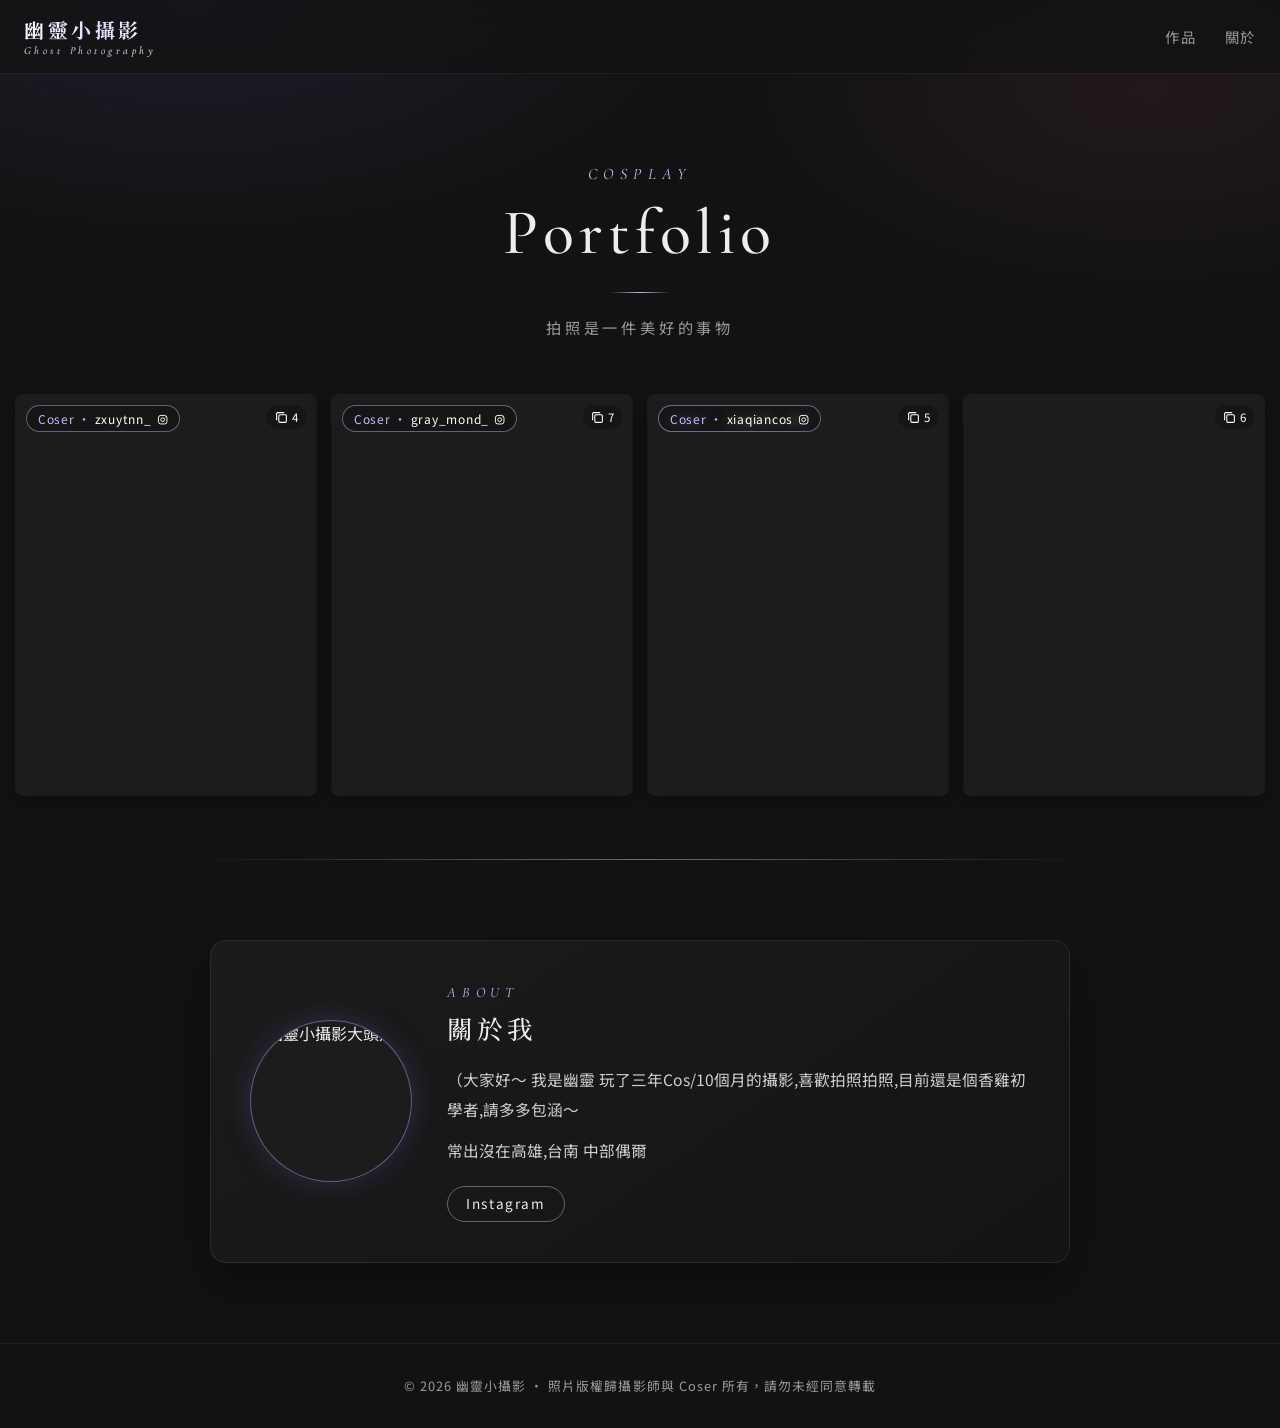
==== index.html @ 16f47862 "Add files via upload" ====
<!DOCTYPE html>
<html lang="zh-Hant">
<head>
  <meta charset="UTF-8">
  <meta name="viewport" content="width=device-width, initial-scale=1.0">
  <title>幽靈小攝影｜Cosplay 作品集</title>
  <link rel="preconnect" href="https://fonts.googleapis.com">
  <link rel="preconnect" href="https://fonts.gstatic.com" crossorigin>
  <link href="https://fonts.googleapis.com/css2?family=Cormorant+Garamond:ital,wght@0,500;0,600;1,400&family=Noto+Serif+TC:wght@500;700&family=Noto+Sans+TC:wght@300;400;500&display=swap" rel="stylesheet">

  <!-- 網站樣式 -->
  <link rel="stylesheet" href="style.css">
</head>
<body>

  <!-- ===== 導覽列 ===== -->
  <nav class="navbar">
    <a href="#" class="logo">
      <!-- 想換成圖片 Logo：把 src="" 改成圖片路徑，例如 src="images/logo.png"
           若只想顯示圖片、不顯示文字，可刪掉下面那行 <span>。 -->
      <img src="" alt="幽靈小攝影 Logo">
      <span class="logo-text">幽靈小攝影<small>Ghost Photography</small></span>
    </a>
    <div class="nav-links">
      <a href="#gallery">作品</a>
      <a href="#about">關於</a>
    </div>
  </nav>

  <!-- ===== 頁首標語 ===== -->
  <header class="hero">
    <div class="eyebrow">Cosplay</div>
    <h1>Portfolio</h1>
    <div class="divider"></div>
    <p>拍照是一件美好的事物</p>
  </header>

  <!-- ===== 相片牆（照片由下方 JavaScript 自動產生，這裡不用手動加） ===== -->
  <main id="gallery" class="gallery"></main>

  <!-- 作品區與關於我之間的細分隔線 -->
  <hr class="section-divider">

  <!-- =====================================================================
       👤 關於我（自我介紹）：直接修改下面的文字就好
       - 大頭照：把 src="" 改成照片路徑，例如 src="images/me.jpg"
       - 自我介紹：每一段文字用一組 <p> ... </p> 包起來，
                   想多一段就複製一行 <p>...</p> 貼在下面
       - IG 連結：把 href 裡的「你的帳號」換成自己的 IG 帳號；
                  不需要的話，把整行 <a class="about-link"...>...</a> 刪掉即可
       ===================================================================== -->
  <section id="about" class="about">
    <div class="about-card">
      <div class="about-avatar">
        <img src="images/you01.jpg" alt="幽靈小攝影大頭照">
      </div>
      <div class="about-body">
        <div class="about-eyebrow">About</div>
        <h2>關於我</h2>

        <p>（大家好～ 我是幽靈  玩了三年Cos/10個月的攝影,喜歡拍照拍照,目前還是個香雞初學者,請多多包涵～</p>
        <p>常出沒在高雄,台南 中部偶爾 </p>

        <div class="about-links">
          <a class="about-link" href="https://www.instagram.com/you_ling1007/" target="_blank" rel="noopener noreferrer">Instagram</a>
        </div>
      </div>
    </div>
  </section>

  <footer>
    © <span id="year"></span> 幽靈小攝影 · 照片版權歸攝影師與 Coser 所有，請勿未經同意轉載
  </footer>

  <!-- ===== 燈箱 ===== -->
  <div class="lightbox" id="lightbox" aria-hidden="true">
    <button class="lb-btn lb-close" id="lbClose" aria-label="關閉">&times;</button>
    <button class="lb-btn lb-prev"  id="lbPrev"  aria-label="上一則作品">&#8249;</button>
    <!-- 照片區：同一則作品有多張時，可在這裡左右切換（像 IG） -->
    <div class="lb-stage" id="lbStage">
      <img class="lightbox-img" id="lbImg" src="" alt="">
      <button class="lb-slide lb-slide-prev" id="lbSlidePrev" aria-label="這則的上一張">&#8249;</button>
      <button class="lb-slide lb-slide-next" id="lbSlideNext" aria-label="這則的下一張">&#8250;</button>
    </div>
    <div class="lb-dots" id="lbDots"></div>
    <div class="lightbox-caption">
      <div id="lbTitle"></div>
      <div><a class="lb-coser" id="lbCoser" target="_blank" rel="noopener noreferrer"></a></div>
      <div class="by" id="lbBy"></div>
      <div class="count" id="lbCount"></div>
    </div>
    <button class="lb-btn lb-next"  id="lbNext"  aria-label="下一則作品">&#8250;</button>
  </div>

  <!-- 照片資料與網站功能（新增／更換照片請打開 script.js） -->
  <script src="script.js"></script>
</body>
</html>
---- style.css ----
/* 幽靈小攝影｜網站樣式（顏色、排版、動畫都在這裡） */

/* ===== 基本設定 ===== */
:root {
  --bg: #121212;
  --surface: #1c1c1c;
  --text: #ededed;
  --text-dim: #9a9a9a;
  --accent: #c9b8ff;
  --gap: 16px;
  --radius: 6px;
}

* { box-sizing: border-box; margin: 0; padding: 0; }

html { scroll-behavior: smooth; }

body {
  background: var(--bg);
  color: var(--text);
  font-family: "Noto Sans TC", system-ui, -apple-system, sans-serif;
  line-height: 1.6;
  -webkit-font-smoothing: antialiased;
  min-height: 100vh;
}

/* 背景淡淡的紫色光暈，增加氛圍 */
body::before {
  content: "";
  position: fixed;
  inset: 0;
  z-index: -1;
  pointer-events: none;
  background:
    radial-gradient(ellipse 60% 40% at 15% 0%, rgba(150, 120, 255, 0.10), transparent 70%),
    radial-gradient(ellipse 50% 35% at 90% 10%, rgba(255, 120, 180, 0.07), transparent 70%);
}

::selection { background: rgba(201, 184, 255, 0.35); }

/* ===== 導覽列（固定在上方、半透明＋模糊） ===== */
.navbar {
  position: sticky;
  top: 0;
  z-index: 100;
  display: flex;
  align-items: center;
  justify-content: space-between;
  padding: 14px 24px;
  background: rgba(18, 18, 18, 0.7);
  backdrop-filter: blur(12px);
  -webkit-backdrop-filter: blur(12px);
  border-bottom: 1px solid rgba(255, 255, 255, 0.06);
}

.logo {
  display: flex;
  align-items: center;
  gap: 10px;
  text-decoration: none;
  color: var(--text);
}

/* 圖片 Logo：預設隱藏，有設定 src 時才會顯示 */
.logo img {
  height: 32px;
  width: auto;
  display: none;
}
.logo img[src]:not([src=""]) { display: block; }

.logo-text {
  font-family: "Noto Serif TC", serif;
  font-weight: 700;
  font-size: 1.25rem;
  letter-spacing: 0.18em;
  background: linear-gradient(120deg, #ffffff 0%, #e3d9ff 50%, #ffffff 100%);
  -webkit-background-clip: text;
  background-clip: text;
  color: transparent;
}
.logo-text small {
  display: block;
  font-family: "Cormorant Garamond", serif;
  font-style: italic;
  font-weight: 400;
  font-size: 0.68rem;
  letter-spacing: 0.32em;
  color: var(--text-dim);
  -webkit-text-fill-color: var(--text-dim);
  margin-top: -4px;
}

.nav-links a {
  position: relative;
  color: var(--text-dim);
  text-decoration: none;
  font-size: 0.9rem;
  letter-spacing: 0.12em;
  margin-left: 24px;
  padding-bottom: 4px;
  transition: color 0.25s;
}
.nav-links a::after {
  content: "";
  position: absolute;
  left: 0; bottom: 0;
  width: 100%; height: 1px;
  background: var(--accent);
  transform: scaleX(0);
  transform-origin: right;
  transition: transform 0.3s ease;
}
.nav-links a:hover { color: var(--text); }
.nav-links a:hover::after { transform: scaleX(1); transform-origin: left; }

/* ===== 頁首標語 ===== */
.hero {
  text-align: center;
  padding: 88px 20px 56px;
  animation: rise 1s ease both;
}
.hero .eyebrow {
  font-family: "Cormorant Garamond", serif;
  font-style: italic;
  color: var(--accent);
  font-size: 1rem;
  letter-spacing: 0.4em;
  text-transform: uppercase;
}
.hero h1 {
  font-family: "Cormorant Garamond", "Noto Serif TC", serif;
  font-weight: 500;
  font-size: clamp(2.2rem, 7vw, 4rem);
  letter-spacing: 0.08em;
  line-height: 1.15;
  margin-top: 8px;
}
.hero .divider {
  width: 60px;
  height: 1px;
  margin: 22px auto;
  background: linear-gradient(90deg, transparent, var(--accent), transparent);
}
.hero p {
  color: var(--text-dim);
  font-size: 0.95rem;
  letter-spacing: 0.25em;
}

@keyframes rise {
  from { opacity: 0; transform: translateY(16px); }
  to   { opacity: 1; transform: none; }
}

/* ===== Coser 標籤（照片左上角的小標籤） ===== */
.coser-tag {
  position: absolute;
  top: 10px;
  left: 10px;
  z-index: 2;
  max-width: calc(100% - 20px);
  overflow: hidden;
  text-overflow: ellipsis;
  white-space: nowrap;
  font-size: 0.75rem;
  letter-spacing: 0.06em;
  color: #fff;
  background: rgba(18, 18, 18, 0.55);
  border: 1px solid rgba(201, 184, 255, 0.45);
  border-radius: 999px;
  padding: 3px 11px;
  backdrop-filter: blur(6px);
  -webkit-backdrop-filter: blur(6px);
  pointer-events: none;
  text-decoration: none;
}
.coser-tag::before { content: "Coser · "; color: var(--accent); }

/* 有 IG 連結時：標籤可以點，旁邊出現 IG 小圖示 */
a.coser-tag {
  pointer-events: auto;
  cursor: pointer;
  transition: background 0.25s, border-color 0.25s;
}
a.coser-tag:hover { background: rgba(201, 184, 255, 0.3); border-color: var(--accent); }
.ig-icon {
  width: 0.95em;
  height: 0.95em;
  vertical-align: -0.12em;
  margin-left: 5px;
}

/* ===== 相片牆（整齊格狀排列，每張一樣大） ===== */
.gallery {
  /* 每張照片的長寬比：3 / 4 是直式（寬 3：高 4）
     想要正方形改成 1 / 1，橫式改成 4 / 3 */
  --card-ratio: 3 / 4;

  max-width: 1400px;
  margin: 0 auto;
  padding: 0 var(--gap) 64px;
  display: grid;
  grid-template-columns: repeat(4, 1fr);   /* 桌機：4 欄 */
  gap: var(--gap);
}

@media (max-width: 1100px) { .gallery { grid-template-columns: repeat(3, 1fr); } }   /* 小桌機／平板橫向：3 欄 */
@media (max-width: 768px)  { .gallery { grid-template-columns: repeat(2, 1fr); } }   /* 平板／手機：2 欄 */
@media (max-width: 360px)  { .gallery { grid-template-columns: 1fr; } }              /* 很窄的手機：1 欄 */

.photo-card {
  aspect-ratio: var(--card-ratio);
  position: relative;
  overflow: hidden;
  border-radius: var(--radius);
  background: var(--surface);
  cursor: zoom-in;
  box-shadow: 0 0 0 1px rgba(255, 255, 255, 0.05), 0 6px 20px rgba(0, 0, 0, 0.35);
  transition: box-shadow 0.4s ease, transform 0.4s ease;
  /* 捲動到時淡入（由 JS 加上 .show） */
  opacity: 0;
  transform: translateY(24px);
}
.photo-card.show {
  opacity: 1;
  transform: none;
  transition: opacity 0.8s ease, transform 0.8s ease, box-shadow 0.4s ease;
}
.photo-card:hover {
  box-shadow: 0 0 0 1px rgba(201, 184, 255, 0.35), 0 12px 36px rgba(120, 90, 255, 0.18);
}

.photo-card img {
  display: block;
  width: 100%;
  height: 100%;
  object-fit: cover;          /* 照片會自動裁切填滿格子，不會變形 */
  opacity: 0;
  transition: transform 0.7s cubic-bezier(.2,.7,.2,1), filter 0.5s ease, opacity 0.6s ease;
}
.photo-card img.loaded { opacity: 1; }
.photo-card img.broken { visibility: hidden; }   /* 照片路徑錯誤時，不顯示破圖和亂掉的文字 */

.photo-card:hover img {
  transform: scale(1.05);
  filter: brightness(0.8);
}

.photo-info {
  position: absolute;
  left: 0; right: 0; bottom: 0;
  padding: 28px 14px 12px;
  background: linear-gradient(transparent, rgba(0, 0, 0, 0.75));
  opacity: 0;
  transform: translateY(8px);
  transition: opacity 0.3s, transform 0.3s;
  pointer-events: none;
}
.photo-card:hover .photo-info,
.photo-card:focus-visible .photo-info {
  opacity: 1;
  transform: translateY(0);
}
.photo-info .title { font-size: 1rem; font-weight: 500; letter-spacing: 0.06em; }
.photo-info .by { font-size: 0.78rem; color: #cfcfcf; }

/* 觸控裝置沒有 hover，直接顯示文字 */
@media (hover: none) {
  .photo-info { opacity: 1; transform: none; }
}

.photo-card:focus-visible { outline: 2px solid var(--accent); outline-offset: 2px; }

/* ===== 燈箱（Lightbox） ===== */
.lightbox {
  position: fixed;
  inset: 0;
  z-index: 1000;
  background: rgba(0, 0, 0, 0.95);
  display: flex;
  flex-direction: column;
  align-items: center;
  justify-content: center;
  opacity: 0;
  visibility: hidden;
  transition: opacity 0.3s, visibility 0.3s;
}
.lightbox.open { opacity: 1; visibility: visible; }

.lightbox-img {
  max-width: 90vw;
  max-height: 76vh;
  object-fit: contain;
  border-radius: 4px;
  box-shadow: 0 10px 50px rgba(0, 0, 0, 0.7);
  user-select: none;
  transition: opacity 0.3s ease, transform 0.4s ease;
  transform: scale(0.96);
}
.lightbox.open .lightbox-img { transform: scale(1); }
.lightbox-img.fading { opacity: 0; }

.lightbox-caption {
  margin-top: 10px;
  text-align: center;
  color: var(--text);
  font-size: 0.95rem;
  letter-spacing: 0.05em;
}
.lightbox-caption .by { color: var(--text-dim); font-size: 0.82rem; }
.lightbox-caption .lb-coser {
  display: inline-block;
  margin: 6px 0 4px;
  font-size: 0.8rem;
  letter-spacing: 0.06em;
  color: var(--accent);
  border: 1px solid rgba(201, 184, 255, 0.45);
  border-radius: 999px;
  padding: 2px 12px;
  text-decoration: none;
}
a.lb-coser:hover { background: rgba(201, 184, 255, 0.18); border-color: var(--accent); }
.lightbox-caption .count { color: var(--text-dim); font-size: 0.78rem; margin-top: 4px; }

.lb-btn {
  position: absolute;
  background: rgba(255, 255, 255, 0.06);
  border: 1px solid rgba(255, 255, 255, 0.12);
  backdrop-filter: blur(6px);
  -webkit-backdrop-filter: blur(6px);
  color: #fff;
  cursor: pointer;
  width: 52px;
  height: 52px;
  border-radius: 50%;
  font-size: 1.6rem;
  line-height: 1;
  display: flex;
  align-items: center;
  justify-content: center;
  transition: background 0.2s;
}
.lb-btn:hover { background: rgba(201, 184, 255, 0.22); border-color: rgba(201, 184, 255, 0.5); }

.lb-close { top: 20px; right: 20px; font-size: 1.8rem; }
.lb-prev  { left: 20px;  top: 50%; transform: translateY(-50%); }
.lb-next  { right: 20px; top: 50%; transform: translateY(-50%); }

/* ----- 同一則作品裡的多張照片（IG 式輪播） ----- */
.lb-stage {
  position: relative;
  display: flex;
  align-items: center;
  justify-content: center;
}
.lb-slide {
  position: absolute;
  top: 50%;
  transform: translateY(-50%);
  width: 34px;
  height: 34px;
  border-radius: 50%;
  border: none;
  background: rgba(255, 255, 255, 0.85);
  color: #121212;
  font-size: 1.3rem;
  line-height: 1;
  cursor: pointer;
  display: flex;
  align-items: center;
  justify-content: center;
  box-shadow: 0 2px 10px rgba(0, 0, 0, 0.4);
  transition: background 0.2s, opacity 0.2s;
}
.lb-slide:hover { background: #fff; }
.lb-slide-prev { left: 12px; }
.lb-slide-next { right: 12px; }
.lb-slide[hidden] { display: none; }

.lb-dots {
  display: flex;
  justify-content: center;
  gap: 6px;
  margin-top: 12px;
  min-height: 6px;
}
.lb-dot {
  width: 6px;
  height: 6px;
  border-radius: 50%;
  background: rgba(255, 255, 255, 0.3);
  transition: background 0.2s, transform 0.2s;
}
.lb-dot.active { background: var(--accent); transform: scale(1.25); }

/* 相片牆上「這則有多張」的小圖示（右上角） */
.multi-badge {
  position: absolute;
  top: 10px;
  right: 10px;
  z-index: 2;
  display: flex;
  align-items: center;
  gap: 4px;
  font-size: 0.72rem;
  color: #fff;
  background: rgba(18, 18, 18, 0.55);
  border-radius: 999px;
  padding: 3px 8px;
  backdrop-filter: blur(6px);
  -webkit-backdrop-filter: blur(6px);
  pointer-events: none;
}
.multi-badge svg { width: 13px; height: 13px; }

@media (max-width: 600px) {
  .lb-btn { width: 42px; height: 42px; font-size: 1.3rem; }
  .lb-prev { left: 8px; }
  .lb-next { right: 8px; }
  .lb-close { top: 12px; right: 12px; }
}

/* ===== 頁尾 ===== */
footer {
  text-align: center;
  padding: 32px 20px;
  color: var(--text-dim);
  font-size: 0.8rem;
  letter-spacing: 0.08em;
  border-top: 1px solid rgba(255, 255, 255, 0.06);
}

/* ===== 關於我（自我介紹） ===== */
.about {
  max-width: 900px;
  margin: 0 auto;
  padding: 24px 20px 80px;
  scroll-margin-top: 80px;   /* 點導覽列「關於」時，不會被導覽列擋住 */
}

.about-card {
  display: flex;
  gap: 36px;
  align-items: center;
  padding: 40px;
  border-radius: 16px;
  background: linear-gradient(145deg, rgba(255, 255, 255, 0.04), rgba(255, 255, 255, 0.01));
  border: 1px solid rgba(255, 255, 255, 0.08);
  box-shadow: 0 20px 50px rgba(0, 0, 0, 0.35);
}

.about-avatar {
  position: relative;
  flex: 0 0 160px;
  width: 160px;
  height: 160px;
  border-radius: 50%;
  overflow: hidden;
  background: var(--surface);
  box-shadow: 0 0 0 1px rgba(201, 184, 255, 0.4), 0 0 30px rgba(150, 120, 255, 0.2);
  display: flex;
  align-items: center;
  justify-content: center;
}
.about-avatar img {
  position: absolute;
  inset: 0;
  width: 100%;
  height: 100%;
  object-fit: cover;
  display: none;
}
.about-avatar img[src]:not([src=""]) { display: block; }

.about-eyebrow {
  font-family: "Cormorant Garamond", serif;
  font-style: italic;
  color: var(--accent);
  letter-spacing: 0.4em;
  text-transform: uppercase;
  font-size: 0.9rem;
}
.about-body h2 {
  font-family: "Noto Serif TC", serif;
  font-weight: 500;
  font-size: 1.6rem;
  letter-spacing: 0.15em;
  margin: 4px 0 16px;
}
.about-body p {
  color: #cfcfcf;
  font-size: 0.98rem;
  line-height: 1.9;
  margin-bottom: 12px;
}

.about-links { margin-top: 20px; display: flex; gap: 10px; flex-wrap: wrap; }
.about-link {
  color: var(--text);
  text-decoration: none;
  font-size: 0.85rem;
  letter-spacing: 0.12em;
  border: 1px solid rgba(201, 184, 255, 0.45);
  border-radius: 999px;
  padding: 6px 18px;
  transition: background 0.25s, border-color 0.25s;
}
.about-link:hover { background: rgba(201, 184, 255, 0.18); border-color: var(--accent); }

@media (max-width: 640px) {
  .about-card { flex-direction: column; text-align: center; padding: 32px 22px; gap: 20px; }
  .about-avatar { flex-basis: auto; width: 120px; height: 120px; }
  .about-links { justify-content: center; }
}

/* ===== 作品區與關於我之間的細分隔線 ===== */
.section-divider {
  border: none;
  height: 1px;
  width: min(900px, calc(100% - 40px));
  margin: 0 auto 56px;
  background: linear-gradient(90deg, transparent, rgba(201, 184, 255, 0.5), transparent);
}

/* 手機 2 欄時，Coser 標籤縮小並省略「Coser ·」字樣，名字才放得下 */
@media (max-width: 768px) {
  .coser-tag { font-size: 0.7rem; padding: 2px 9px; top: 8px; left: 8px; }
  .coser-tag::before { content: none; }
}
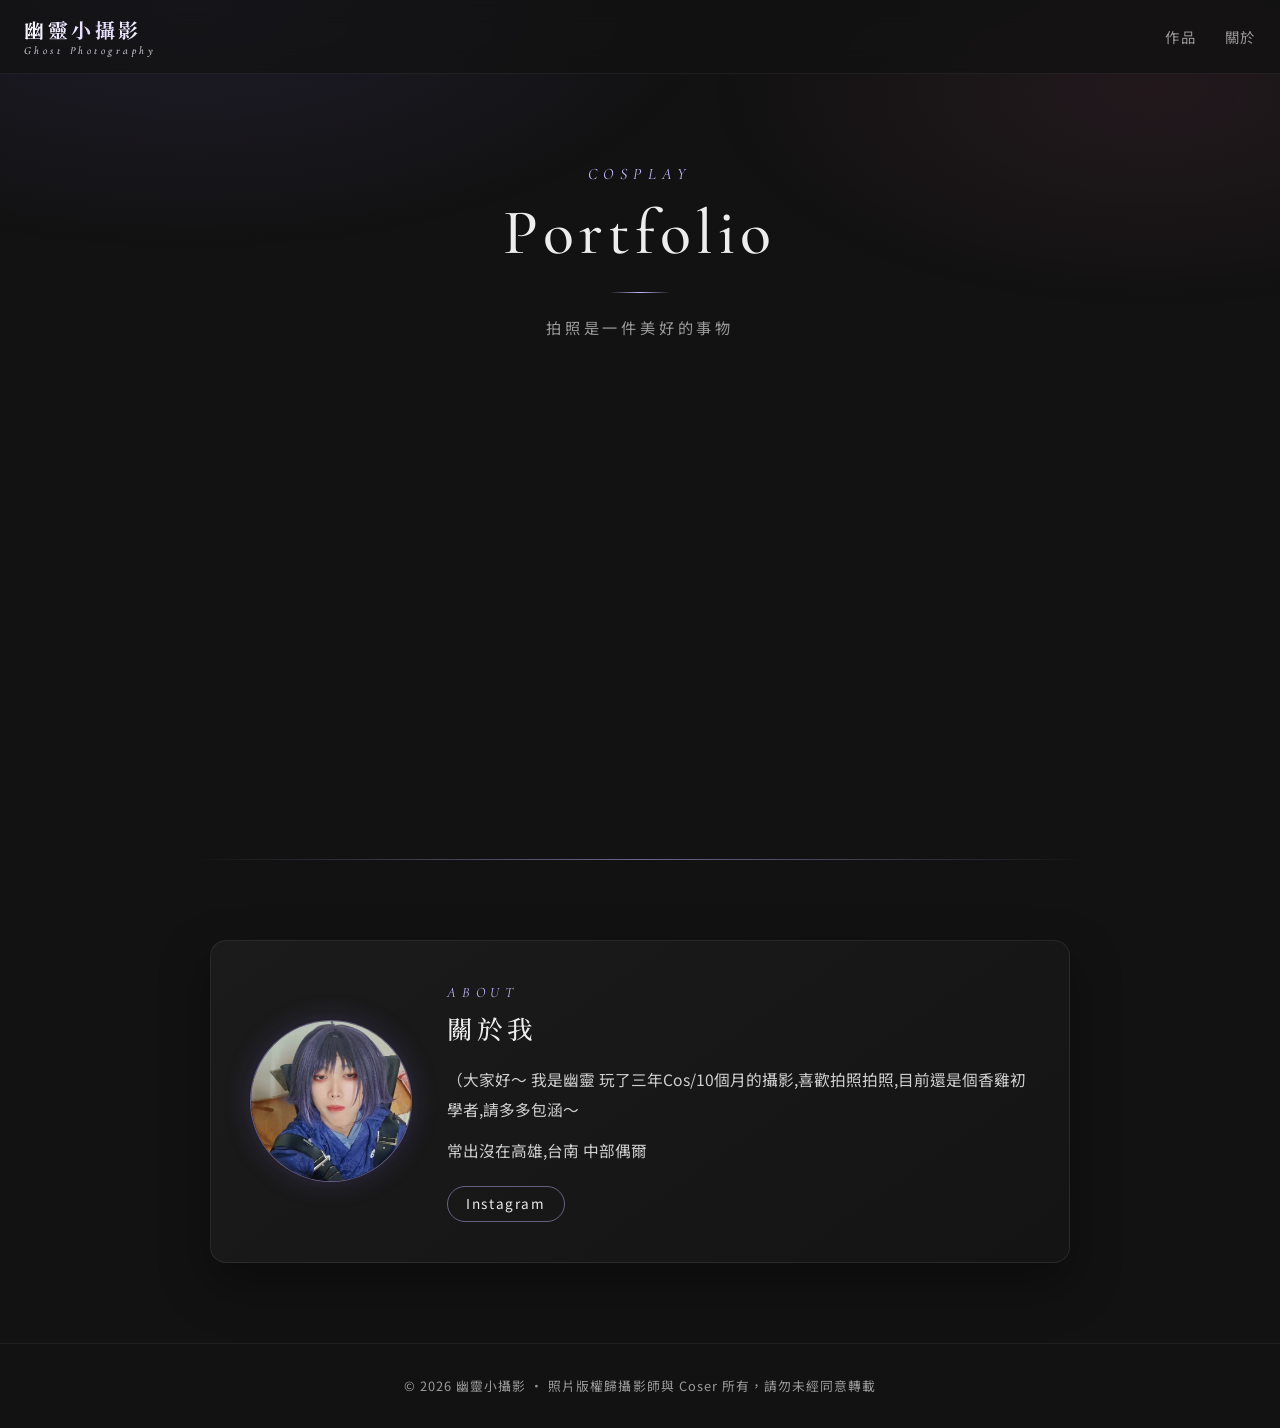
==== commit ee2e6ed3: "Update index.html" ====
--- a/index.html
+++ b/index.html
@@ -52,7 +52,7 @@
   <section id="about" class="about">
     <div class="about-card">
       <div class="about-avatar">
-        <img src="images/you01.jpg" alt="幽靈小攝影大頭照">
+        <img src="myavatar.jpg" alt="幽靈小攝影大頭照">
       </div>
       <div class="about-body">
         <div class="about-eyebrow">About</div>
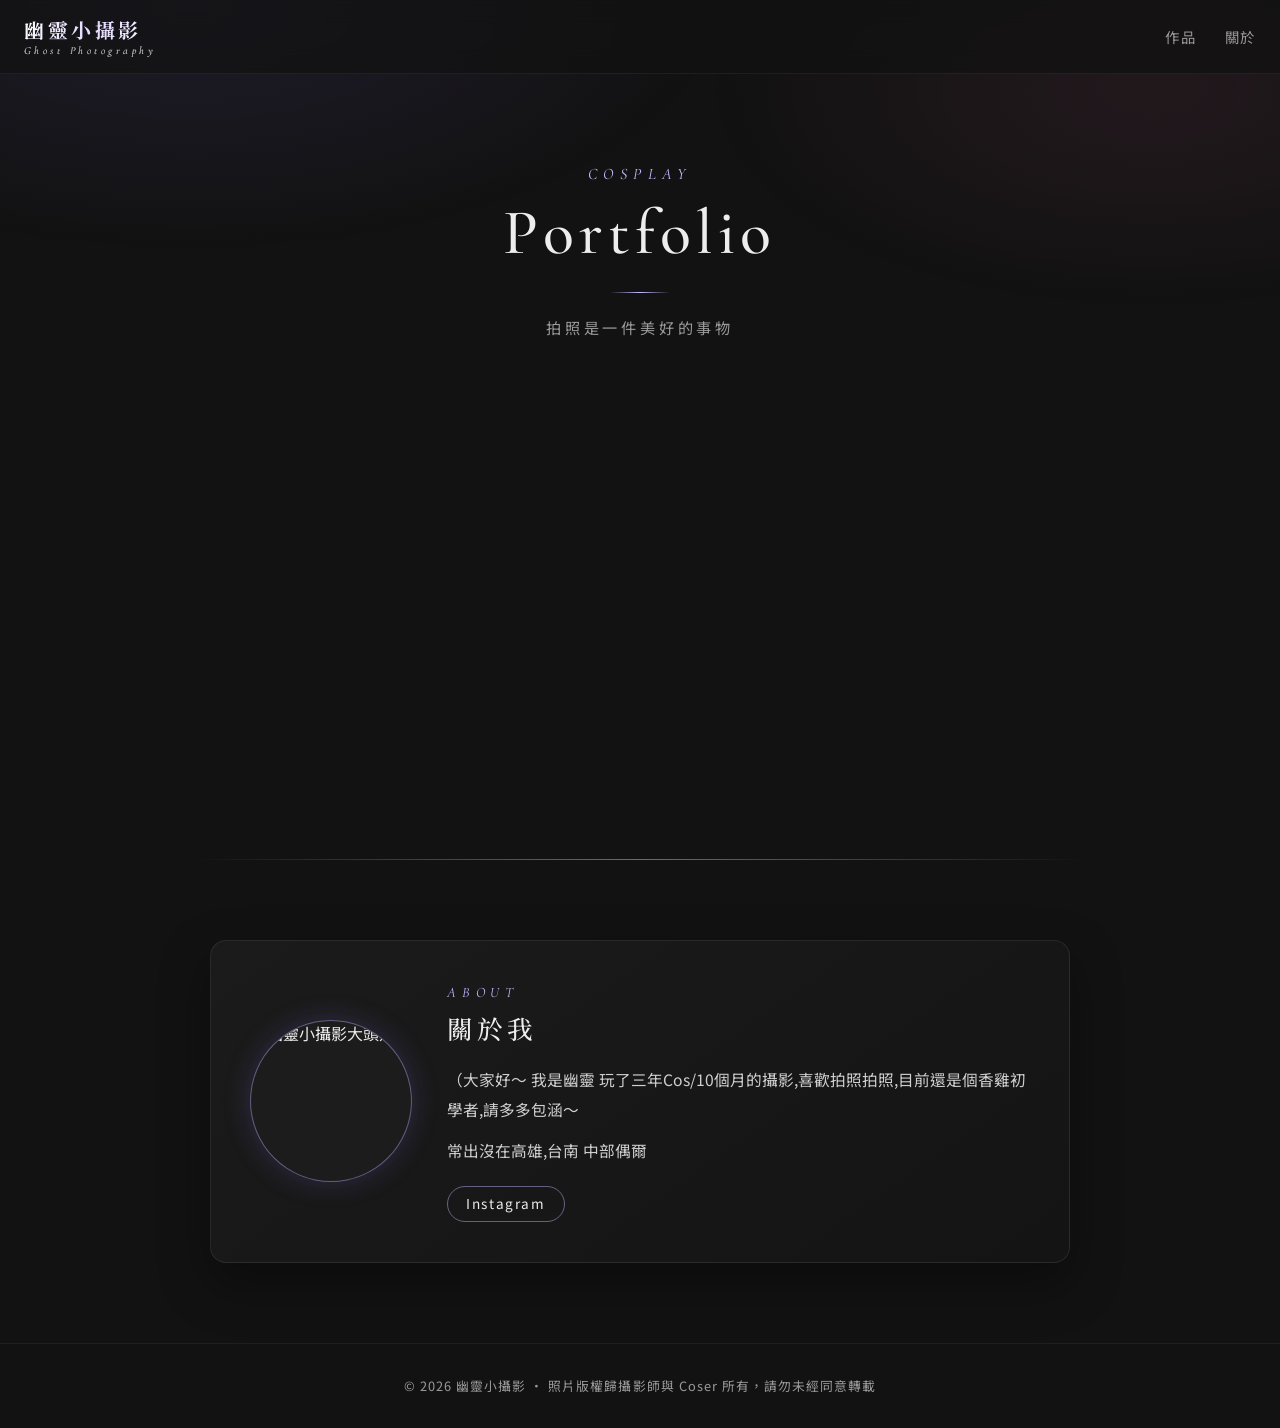
==== commit 320dc057: "Update image source path for avatar" ====
--- a/index.html
+++ b/index.html
@@ -52,7 +52,7 @@
   <section id="about" class="about">
     <div class="about-card">
       <div class="about-avatar">
-        <img src="myavatar.jpg" alt="幽靈小攝影大頭照">
+        <img src="images/myavatar.jpg" alt="幽靈小攝影大頭照">
       </div>
       <div class="about-body">
         <div class="about-eyebrow">About</div>
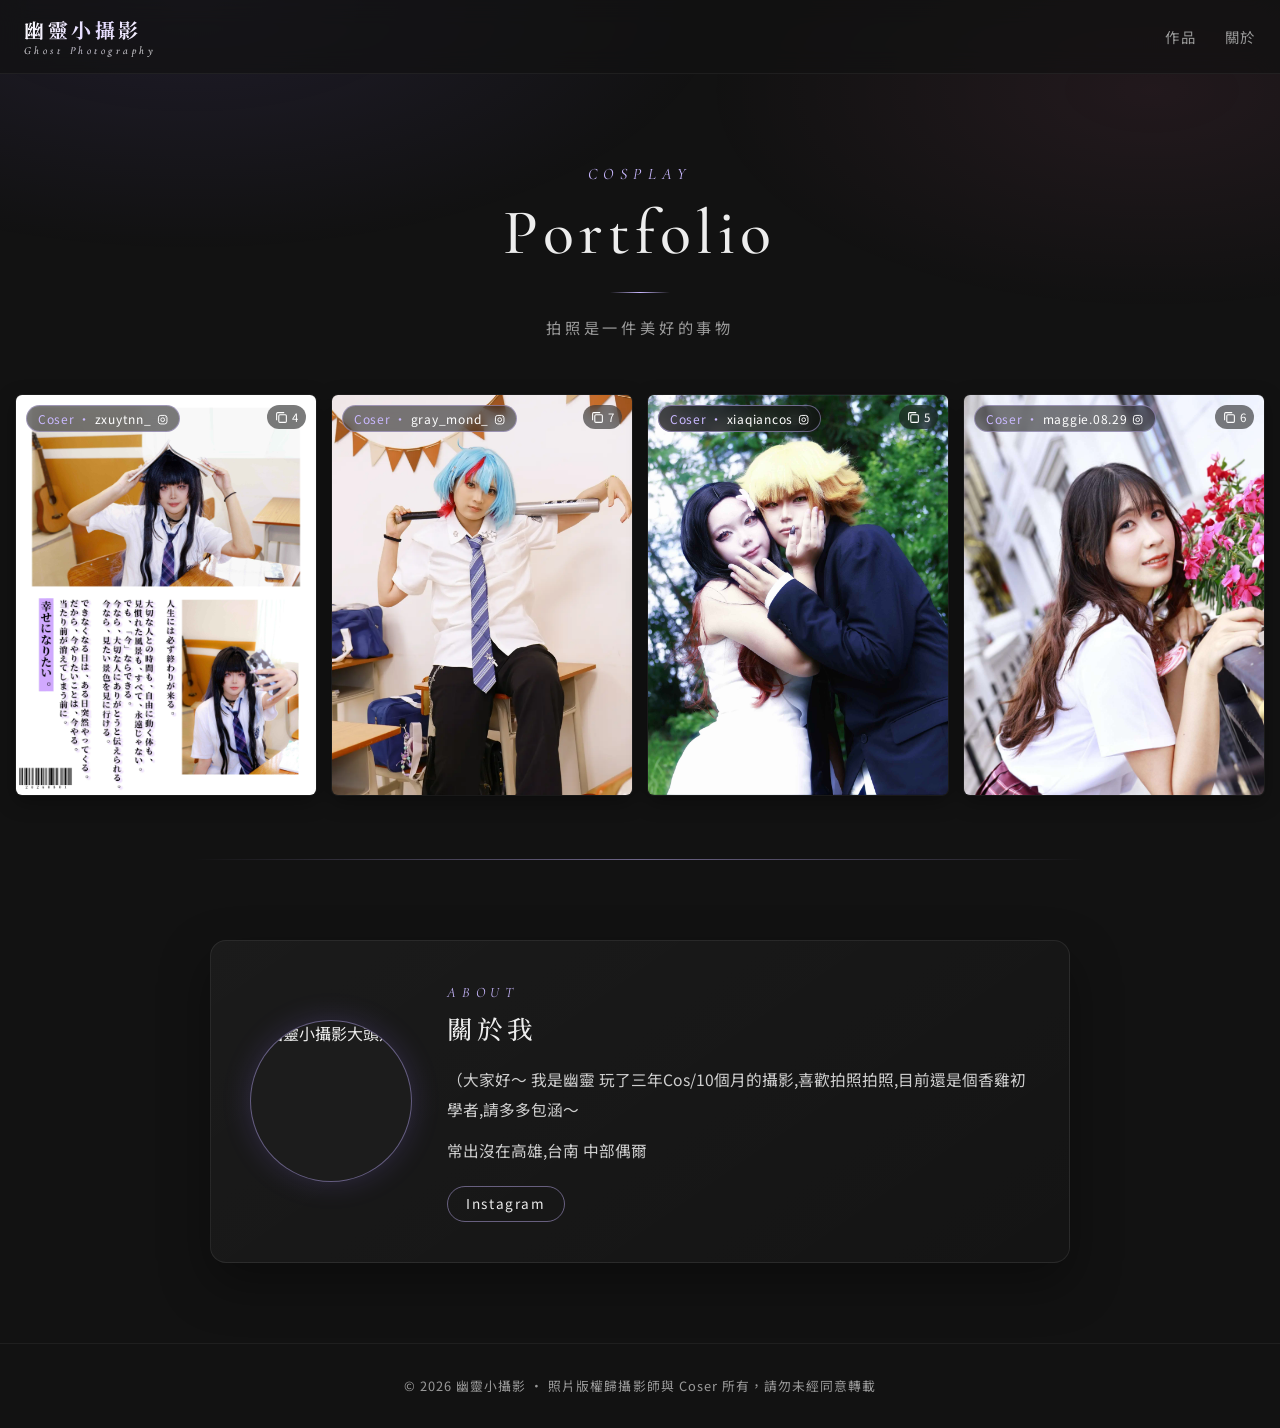
==== commit d3d21afc: "Fix image source path in about section" ====
--- a/index.html
+++ b/index.html
@@ -52,7 +52,7 @@
   <section id="about" class="about">
     <div class="about-card">
       <div class="about-avatar">
-        <img src="images/myavatar.jpg" alt="幽靈小攝影大頭照">
+        <img src="images./myavatar.jpg" alt="幽靈小攝影大頭照">
       </div>
       <div class="about-body">
         <div class="about-eyebrow">About</div>
